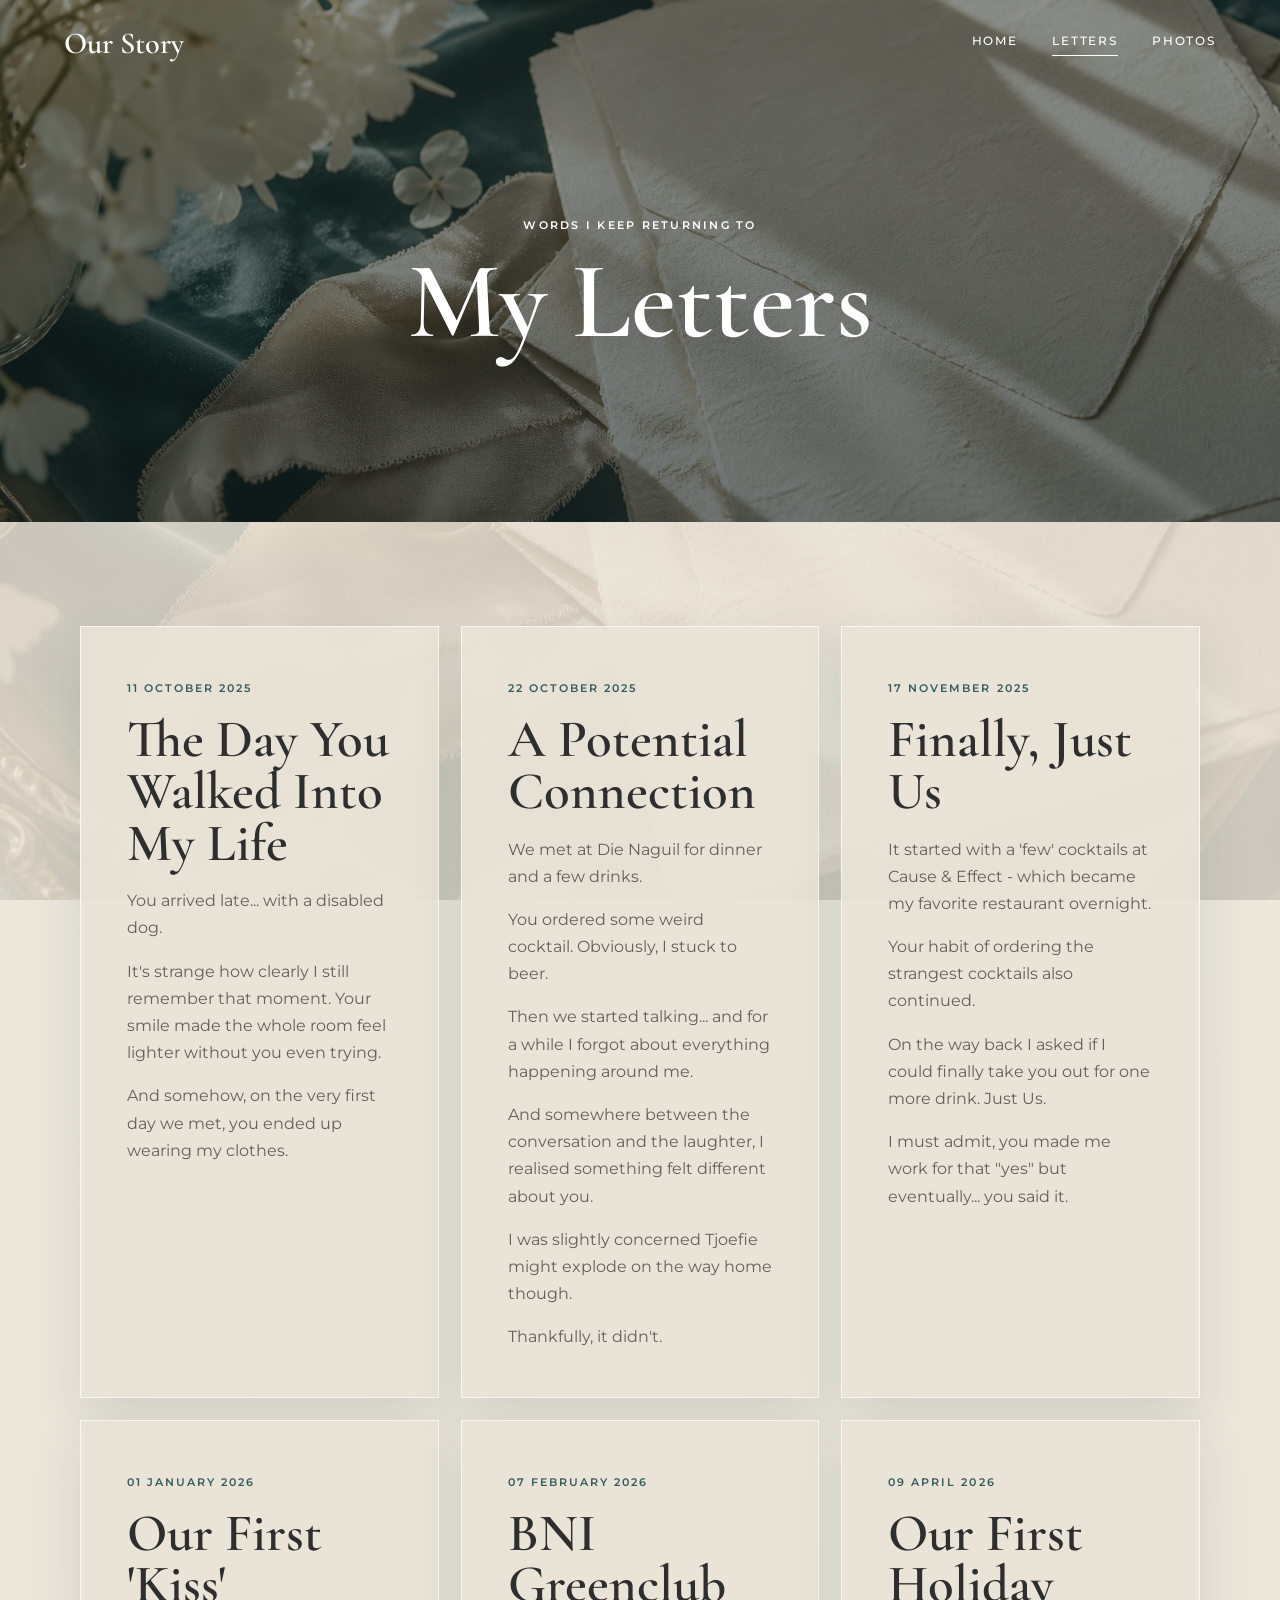
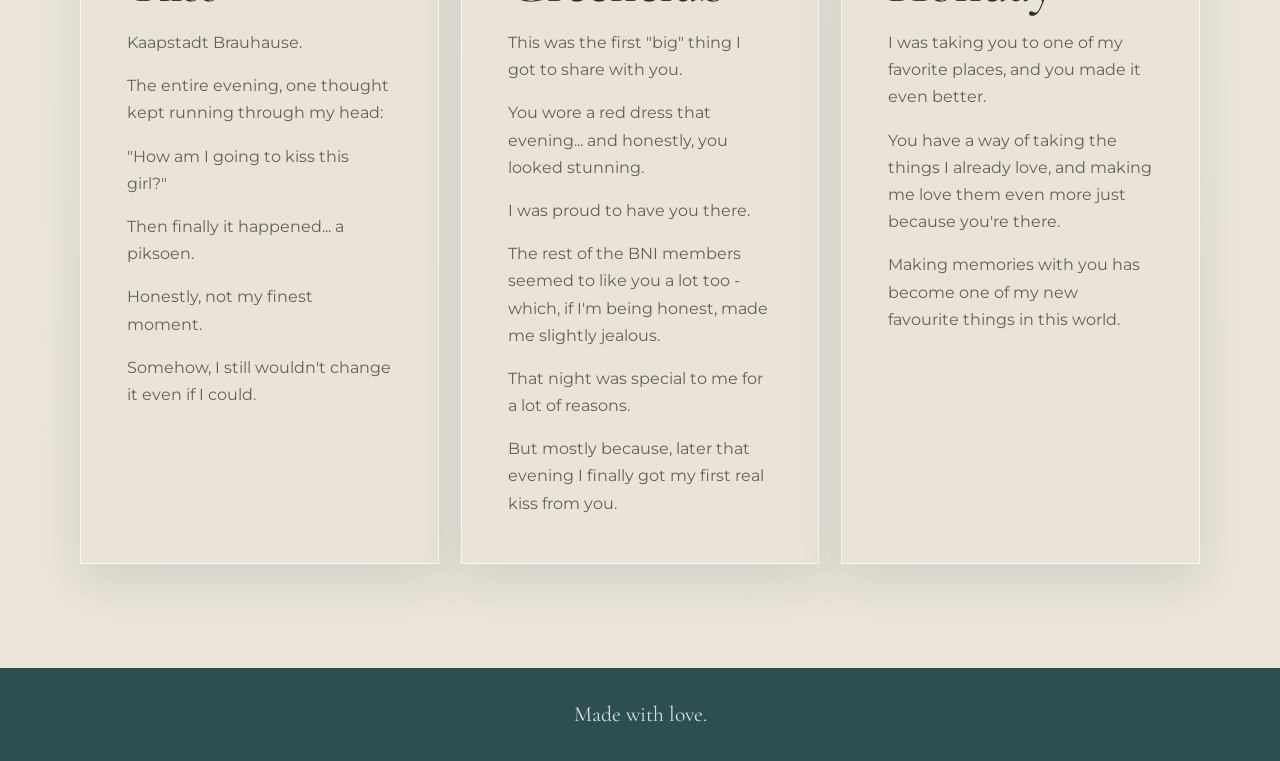
==== letters.html @ 0be99c2b "Load rest of code" ====
<!DOCTYPE html>
<html lang="en">
  <head>
    <meta charset="UTF-8" />
    <meta name="viewport" content="width=device-width, initial-scale=1.0" />
    <meta
      name="description"
      content="Personal romantic letters written with warmth, tenderness, and a luxury editorial aesthetic."
    />
    <title>My Letters</title>
    <link rel="preconnect" href="https://fonts.googleapis.com" />
    <link rel="preconnect" href="https://fonts.gstatic.com" crossorigin />
    <link
      href="https://fonts.googleapis.com/css2?family=Cormorant+Garamond:wght@500;600;700&family=Montserrat:wght@300;400;500;600&display=swap"
      rel="stylesheet"
    />
    <link rel="stylesheet" href="css/style.css" />
  </head>
  <body class="letters-page">
    <header class="site-header" data-header>
      <a class="brand" href="index.html" aria-label="Home">Our Story</a>
      <nav class="site-nav" aria-label="Primary navigation">
        <a href="index.html">Home</a>
        <a href="letters.html" aria-current="page">Letters</a>
        <a href="photo-library.html">Photos</a>
      </nav>
    </header>

    <main>
      <section class="letters-hero">
        <div class="letters-hero-overlay"></div>
        <div class="section-inner reveal-blur">
          <p class="eyebrow">Words I keep returning to</p>
          <h1>My Letters</h1>
        </div>
      </section>

      <section class="letters-section">
        <div class="section-inner">
          <div class="letters-grid" data-letters-list>
            <article class="letter-card reveal-up">
              <time datetime="2025-10-11">11 October 2025</time>
              <h2>The Day You Walked Into My Life</h2>
              <p>
                You arrived late... with a disabled dog.
              </p>
              <p>
                It's strange how clearly I still remember that moment. Your smile
                made the whole room feel lighter without you even trying.
              </p>
              <p>
                And somehow, on the very first day we met, you ended up wearing
                my clothes.
              </p>
            </article>

            <article class="letter-card reveal-up">
              <time datetime="2025-10-22">22 October 2025</time>
              <h2>A Potential Connection</h2>
              <p>
                We met at Die Naguil for dinner and a few drinks.
              </p>
              <p>
                You ordered some weird cocktail. Obviously, I stuck to beer.
              </p>
              <p>
                Then we started talking... and for a while I forgot about
                everything happening around me.
              </p>
              <p>
                And somewhere between the conversation and the laughter, I
                realised something felt different about you.
              </p>
              <p>
                I was slightly concerned Tjoefie might explode on the way home
                though.
              </p>
              <p>
                Thankfully, it didn't.
              </p>
            </article>

            <article class="letter-card reveal-up">
              <time datetime="2025-11-17">17 November 2025</time>
              <h2>Finally, Just Us</h2>
              <p>
                It started with a 'few' cocktails at Cause &amp; Effect - which
                became my favorite restaurant overnight.
              </p>
              <p>
                Your habit of ordering the strangest cocktails also continued.
              </p>
              <p>
                On the way back I asked if I could finally take you out for one
                more drink. Just Us.
              </p>
              <p>
                I must admit, you made me work for that "yes" but eventually...
                you said it.
              </p>
            </article>

            <article class="letter-card reveal-up">
              <time datetime="2026-01-01">01 January 2026</time>
              <h2>Our First 'Kiss'</h2>
              <p>
                Kaapstadt Brauhause.
              </p>
              <p>
                The entire evening, one thought kept running through my head:
              </p>
              <p>
                "How am I going to kiss this girl?"
              </p>
              <p>
                Then finally it happened... a piksoen.
              </p>
              <p>
                Honestly, not my finest moment.
              </p>
              <p>
                Somehow, I still wouldn't change it even if I could.
              </p>
            </article>

            <article class="letter-card reveal-up">
              <time datetime="2026-02-07">07 February 2026</time>
              <h2>BNI Greenclub</h2>
              <p>
                This was the first "big" thing I got to share with you.
              </p>
              <p>
                You wore a red dress that evening... and honestly, you looked
                stunning.
              </p>
              <p>
                I was proud to have you there.
              </p>
              <p>
                The rest of the BNI members seemed to like you a lot too - which,
                if I'm being honest, made me slightly jealous.
              </p>
              <p>
                That night was special to me for a lot of reasons.
              </p>
              <p>
                But mostly because, later that evening I finally got my first
                real kiss from you.
              </p>
            </article>

            <article class="letter-card reveal-up">
              <time datetime="2026-04-09">09 April 2026</time>
              <h2>Our First Holiday</h2>
              <p>
                I was taking you to one of my favorite places, and you made it
                even better.
              </p>
              <p>
                You have a way of taking the things I already love, and making
                me love them even more just because you're there.
              </p>
              <p>
                Making memories with you has become one of my new favourite
                things in this world.
              </p>
            </article>
          </div>
        </div>
      </section>
    </main>

    <div class="modal" data-letter-modal aria-hidden="true">
      <div class="modal-backdrop" data-close-letter></div>
      <section
        class="modal-panel"
        role="dialog"
        aria-modal="true"
        aria-labelledby="letter-modal-title"
      >
        <button class="modal-close" type="button" data-close-letter aria-label="Close">
          &times;
        </button>
        <p class="eyebrow">A new keepsake</p>
        <h2 id="letter-modal-title">Add A Letter</h2>
        <form class="letter-form" data-letter-form>
          <label>
            Date
            <input type="date" name="date" required />
          </label>
          <label>
            Title
            <input
              type="text"
              name="title"
              maxlength="80"
              required
              autocomplete="off"
            />
          </label>
          <label>
            Letter
            <textarea name="body" rows="5" maxlength="420" required></textarea>
          </label>
          <button class="button button-primary" type="submit">Save Letter</button>
        </form>
      </section>
    </div>

    <footer class="site-footer">
      <p>Made with love.</p>
    </footer>

    <script src="js/script.js"></script>
  </body>
</html>
---- css/style.css ----
:root {
  --dark-teal: #365b5d;
  --warm-cream: #eae3d7;
  --soft-beige: #dccfc0;
  --text-dark: #2e2e2e;
  --white: #ffffff;
  --ink-muted: rgba(46, 46, 46, 0.72);
  --shadow-soft: 0 24px 70px rgba(35, 47, 48, 0.18);
  --shadow-card: 0 18px 46px rgba(54, 91, 93, 0.14);
  --serif: "Cormorant Garamond", Georgia, serif;
  --sans: "Montserrat", Arial, sans-serif;
}

/* Base reset keeps spacing predictable across mobile browsers. */
*,
*::before,
*::after {
  box-sizing: border-box;
}

html {
  scroll-behavior: smooth;
}

body {
  margin: 0;
  background: var(--warm-cream);
  color: var(--text-dark);
  font-family: var(--sans);
  font-size: 16px;
  line-height: 1.7;
}

img {
  display: block;
  max-width: 100%;
}

a {
  color: inherit;
  text-decoration: none;
}

button,
input,
textarea {
  font: inherit;
}

.site-header {
  position: fixed;
  inset: 0 0 auto;
  z-index: 50;
  display: flex;
  align-items: center;
  justify-content: space-between;
  padding: 18px clamp(20px, 5vw, 72px);
  color: var(--white);
  transition: background 300ms ease, box-shadow 300ms ease, padding 300ms ease;
}

.site-header.is-scrolled {
  background: rgba(54, 91, 93, 0.92);
  box-shadow: 0 12px 40px rgba(15, 30, 31, 0.16);
  padding-block: 13px;
  backdrop-filter: blur(16px);
}

.brand {
  font-family: var(--serif);
  font-size: clamp(1.45rem, 4vw, 1.9rem);
  font-weight: 600;
}

.site-nav {
  display: flex;
  gap: clamp(18px, 4vw, 34px);
  align-items: center;
  font-size: 0.72rem;
  font-weight: 500;
  letter-spacing: 0.16em;
  text-transform: uppercase;
}

.site-nav a {
  position: relative;
  padding-bottom: 5px;
}

.site-nav a::after {
  position: absolute;
  right: 0;
  bottom: 0;
  left: 0;
  height: 1px;
  content: "";
  background: currentColor;
  transform: scaleX(0);
  transform-origin: left;
  transition: transform 240ms ease;
}

.site-nav a:hover::after,
.site-nav a[aria-current="page"]::after {
  transform: scaleX(1);
}

/* The hero uses the Blouberg beach photo as the emotional first impression. */
.hero,
.letters-hero {
  position: relative;
  display: grid;
  min-height: 100vh;
  min-height: 100svh;
  overflow: hidden;
  isolation: isolate;
  place-items: center;
  padding: 112px 20px 64px;
}

.hero-home {
  background: url("../images/home-background.jpg") center / cover no-repeat;
}

.hero-overlay,
.letters-hero-overlay {
  position: absolute;
  inset: 0;
  z-index: -1;
  background:
    linear-gradient(180deg, rgba(22, 34, 35, 0.48), rgba(22, 34, 35, 0.62)),
    radial-gradient(circle at center, rgba(234, 227, 215, 0.14), transparent 54%);
}

.hero-card {
  width: min(100%, 650px);
  padding: clamp(34px, 7vw, 64px) clamp(26px, 6vw, 62px);
  text-align: center;
  background: rgba(234, 227, 215, 0.9);
  border: 1px solid rgba(255, 255, 255, 0.56);
  box-shadow: var(--shadow-soft);
  backdrop-filter: blur(18px);
}

.eyebrow {
  margin: 0 0 13px;
  color: var(--dark-teal);
  font-size: 0.7rem;
  font-weight: 600;
  letter-spacing: 0.2em;
  text-transform: uppercase;
}

h1,
h2 {
  margin: 0;
  color: var(--text-dark);
  font-family: var(--serif);
  font-weight: 600;
  line-height: 0.98;
}

h1 {
  font-size: clamp(3.1rem, 11vw, 6.8rem);
}

h2 {
  font-size: clamp(2.6rem, 8vw, 5rem);
}

.hero-card h1 span {
  display: block;
}

.hero-subtitle {
  max-width: 430px;
  margin: 24px auto 0;
  color: var(--ink-muted);
  font-size: clamp(0.95rem, 2.8vw, 1.08rem);
  font-weight: 300;
}

.divider {
  display: block;
  width: 86px;
  height: 1px;
  margin: 32px auto;
  background: var(--dark-teal);
  opacity: 0.55;
}

.button {
  display: inline-flex;
  min-height: 48px;
  align-items: center;
  justify-content: center;
  padding: 14px 24px;
  border: 1px solid transparent;
  cursor: pointer;
  font-size: 0.72rem;
  font-weight: 600;
  letter-spacing: 0.16em;
  text-transform: uppercase;
  transition: transform 220ms ease, background 220ms ease, color 220ms ease,
    border-color 220ms ease, box-shadow 220ms ease;
}

.button:hover {
  transform: translateY(-2px);
}

.button-primary {
  color: var(--white);
  background: var(--dark-teal);
  box-shadow: 0 14px 34px rgba(54, 91, 93, 0.2);
}

.button-primary:hover {
  background: #28484a;
}

.button-secondary {
  color: var(--dark-teal);
  background: transparent;
  border-color: rgba(54, 91, 93, 0.34);
}

.button-secondary:hover {
  background: var(--dark-teal);
  color: var(--white);
}

.button-ghost {
  color: var(--dark-teal);
  background: rgba(255, 255, 255, 0.26);
  border-color: rgba(54, 91, 93, 0.18);
}

.button-ghost:hover {
  background: rgba(255, 255, 255, 0.52);
}

.hero-actions {
  display: flex;
  flex-wrap: wrap;
  gap: 12px;
  justify-content: center;
}

.section-inner {
  width: min(100% - 40px, 1120px);
  margin: 0 auto;
}

.section-inner.narrow {
  width: min(100% - 40px, 770px);
}

.counter-section {
  padding: clamp(76px, 12vw, 132px) 0;
  background:
    linear-gradient(135deg, rgba(255, 255, 255, 0.42), transparent 44%),
    var(--warm-cream);
  text-align: center;
}

/* Fixed grid dimensions prevent the live numbers from shifting the layout. */
.counter-grid {
  display: grid;
  grid-template-columns: repeat(2, minmax(0, 1fr));
  gap: 14px;
  margin-top: clamp(34px, 6vw, 58px);
}

.counter-item {
  min-height: 136px;
  display: grid;
  align-content: center;
  gap: 7px;
  padding: 22px 12px;
  background: rgba(255, 255, 255, 0.48);
  border: 1px solid rgba(54, 91, 93, 0.12);
  box-shadow: var(--shadow-card);
}

.counter-item span {
  color: var(--dark-teal);
  font-family: var(--serif);
  font-size: clamp(3rem, 12vw, 5rem);
  font-weight: 600;
  line-height: 0.9;
}

.counter-item small {
  color: var(--ink-muted);
  font-size: 0.68rem;
  font-weight: 600;
  letter-spacing: 0.2em;
  text-transform: uppercase;
}

.vow-section {
  padding: clamp(80px, 12vw, 140px) 0;
  background: var(--dark-teal);
}

.vow-section p {
  margin: 0;
  color: var(--warm-cream);
  font-family: var(--serif);
  font-size: clamp(2rem, 6vw, 4rem);
  line-height: 1.08;
  text-align: center;
}

.letters-page {
  background:
    linear-gradient(rgba(234, 227, 215, 0.84), rgba(234, 227, 215, 0.94)),
    url("../images/background.jpg") center top / cover fixed;
}

.letters-hero {
  min-height: 58vh;
  color: var(--white);
  background: url("../images/background.jpg") center / cover no-repeat;
  text-align: center;
}

.photo-hero {
  background: url("../images/photos-background.jpg") center / cover no-repeat;
}

.letters-hero h1,
.letters-hero .eyebrow {
  color: var(--white);
}

/* Letter cards keep the editorial layout quiet, tactile, and readable. */
.letters-section {
  padding: clamp(54px, 10vw, 104px) 0;
}

.letters-actions {
  display: grid;
  gap: 24px;
  align-items: center;
  margin-bottom: 34px;
}

.letters-actions p {
  max-width: 640px;
  margin: 0;
  color: var(--ink-muted);
}

.letters-grid {
  display: grid;
  gap: 22px;
}

.letter-card {
  padding: clamp(28px, 6vw, 46px);
  background: rgba(234, 227, 215, 0.92);
  border: 1px solid rgba(255, 255, 255, 0.7);
  box-shadow: var(--shadow-card);
  transition: transform 260ms ease, box-shadow 260ms ease;
}

.letter-card:hover {
  transform: translateY(-6px);
  box-shadow: 0 26px 60px rgba(54, 91, 93, 0.2);
}

.letter-card time {
  display: inline-block;
  margin-bottom: 16px;
  color: var(--dark-teal);
  font-size: 0.7rem;
  font-weight: 600;
  letter-spacing: 0.18em;
  text-transform: uppercase;
}

.letter-card h2 {
  margin-bottom: 18px;
  font-size: clamp(2rem, 6vw, 3.3rem);
}

.letter-card p {
  margin: 0;
  color: var(--ink-muted);
}

.letter-card p + p {
  margin-top: 16px;
}

.photo-page {
  background: var(--warm-cream);
}

.photo-section {
  padding: clamp(54px, 10vw, 104px) 0;
}

.photo-intro {
  display: grid;
  gap: 24px;
  align-items: end;
  margin-bottom: 28px;
}

.photo-intro h2 {
  margin-bottom: 18px;
}

.photo-intro p:not(.eyebrow) {
  max-width: 620px;
  margin: 0;
  color: var(--ink-muted);
}

.upload-button input {
  position: absolute;
  width: 1px;
  height: 1px;
  opacity: 0;
  pointer-events: none;
}

.drop-zone {
  display: grid;
  min-height: 178px;
  align-content: center;
  gap: 8px;
  margin-bottom: 22px;
  padding: 28px;
  border: 1px dashed rgba(54, 91, 93, 0.34);
  background: rgba(255, 255, 255, 0.42);
  text-align: center;
  transition: background 220ms ease, border-color 220ms ease, transform 220ms ease;
}

.drop-zone.is-dragging {
  background: rgba(255, 255, 255, 0.72);
  border-color: var(--dark-teal);
  transform: translateY(-2px);
}

.drop-zone p {
  margin: 0;
  color: var(--dark-teal);
  font-family: var(--serif);
  font-size: clamp(1.9rem, 6vw, 3.2rem);
  line-height: 1;
}

.drop-zone span {
  color: var(--ink-muted);
  font-size: 0.78rem;
  font-weight: 500;
  letter-spacing: 0.12em;
  text-transform: uppercase;
}

.library-toolbar {
  display: flex;
  flex-wrap: wrap;
  gap: 14px;
  align-items: center;
  justify-content: space-between;
  margin-bottom: 24px;
}

.library-toolbar p {
  margin: 0;
  color: var(--dark-teal);
  font-size: 0.74rem;
  font-weight: 600;
  letter-spacing: 0.16em;
  text-transform: uppercase;
}

.photo-grid {
  display: grid;
  grid-template-columns: repeat(2, minmax(0, 1fr));
  gap: 14px;
}

.photo-card {
  position: relative;
  overflow: hidden;
  min-height: 220px;
  background: var(--soft-beige);
  box-shadow: var(--shadow-card);
  isolation: isolate;
}

.photo-card img {
  width: 100%;
  height: 100%;
  aspect-ratio: 3 / 4;
  object-fit: cover;
  transition: transform 520ms ease, filter 520ms ease;
}

.photo-card:hover img {
  filter: saturate(0.94) contrast(1.04);
  transform: scale(1.04);
}

.photo-card figcaption {
  position: absolute;
  right: 0;
  bottom: 0;
  left: 0;
  display: flex;
  gap: 12px;
  align-items: center;
  justify-content: space-between;
  padding: 14px;
  color: var(--white);
  background: linear-gradient(180deg, transparent, rgba(18, 29, 30, 0.78));
}

.photo-card span {
  overflow: hidden;
  font-size: 0.68rem;
  font-weight: 600;
  letter-spacing: 0.1em;
  text-overflow: ellipsis;
  text-transform: uppercase;
  white-space: nowrap;
}

.photo-remove {
  flex: 0 0 auto;
  width: 34px;
  height: 34px;
  border: 1px solid rgba(255, 255, 255, 0.45);
  border-radius: 50%;
  background: rgba(255, 255, 255, 0.16);
  color: var(--white);
  cursor: pointer;
  font-size: 1.3rem;
  line-height: 1;
}

.empty-library {
  display: none;
  margin-top: 24px;
  padding: 36px;
  background: rgba(255, 255, 255, 0.4);
  color: var(--ink-muted);
  text-align: center;
}

.empty-library.is-visible-empty {
  display: block;
}

.empty-library p {
  margin: 0;
  font-family: var(--serif);
  font-size: clamp(1.8rem, 6vw, 3rem);
  line-height: 1.1;
}

.featured-memory {
  position: relative;
  min-height: clamp(430px, 70vh, 720px);
  overflow: hidden;
  display: grid;
  align-items: end;
  margin-bottom: clamp(54px, 8vw, 92px);
  background: rgba(255, 255, 255, 0.42);
  box-shadow: var(--shadow-soft);
  isolation: isolate;
}

.featured-memory-image {
  position: absolute;
  inset: 0;
  z-index: -2;
  width: 100%;
  height: 100%;
  object-fit: cover;
}

.featured-memory::after {
  position: absolute;
  inset: 0;
  z-index: -1;
  content: "";
  background: linear-gradient(180deg, transparent 34%, rgba(18, 29, 30, 0.74));
}

.featured-memory-content {
  width: min(100%, 760px);
  padding: clamp(28px, 6vw, 60px);
}

.featured-memory-content .eyebrow,
.featured-memory-content h2 {
  color: var(--white);
}

.memory-empty {
  display: grid;
  min-height: 260px;
  place-items: center;
  padding: 32px;
  text-align: center;
}

.memory-empty p {
  max-width: 580px;
  margin: 0;
  color: var(--ink-muted);
  font-family: var(--serif);
  font-size: clamp(2rem, 7vw, 4rem);
  line-height: 1.08;
}

.memory-gallery-header {
  margin-bottom: 30px;
}

.memory-grid {
  display: grid;
  grid-template-columns: repeat(2, minmax(0, 1fr));
  gap: 14px;
}

.memory-card {
  position: relative;
  overflow: hidden;
  min-height: 220px;
  margin: 0;
  background: var(--soft-beige);
  box-shadow: var(--shadow-card);
}

.memory-card img {
  width: 100%;
  height: 100%;
  aspect-ratio: 3 / 4;
  object-fit: cover;
  transition: transform 520ms ease, filter 520ms ease;
}

.memory-card:hover img {
  filter: saturate(0.95) contrast(1.04);
  transform: scale(1.04);
}

.memory-card figcaption {
  position: absolute;
  right: 0;
  bottom: 0;
  left: 0;
  padding: 16px;
  color: var(--white);
  background: linear-gradient(180deg, transparent, rgba(18, 29, 30, 0.78));
  font-size: 0.72rem;
  font-weight: 600;
  letter-spacing: 0.12em;
  text-transform: uppercase;
}

.modal {
  position: fixed;
  inset: 0;
  z-index: 80;
  display: grid;
  place-items: center;
  padding: 20px;
  opacity: 0;
  pointer-events: none;
  transition: opacity 240ms ease;
}

.modal.is-open {
  opacity: 1;
  pointer-events: auto;
}

.modal-backdrop {
  position: absolute;
  inset: 0;
  background: rgba(24, 35, 36, 0.56);
  backdrop-filter: blur(10px);
}

.modal-panel {
  position: relative;
  z-index: 1;
  width: min(100%, 560px);
  max-height: calc(100vh - 40px);
  overflow: auto;
  padding: clamp(28px, 6vw, 44px);
  background: var(--warm-cream);
  box-shadow: 0 28px 90px rgba(15, 30, 31, 0.32);
}

.modal-panel h2 {
  margin-bottom: 24px;
  font-size: clamp(2.3rem, 7vw, 4rem);
}

.modal-close {
  position: absolute;
  top: 14px;
  right: 16px;
  width: 42px;
  height: 42px;
  border: 0;
  background: transparent;
  color: var(--dark-teal);
  cursor: pointer;
  font-size: 2rem;
  line-height: 1;
}

.letter-form {
  display: grid;
  gap: 18px;
}

.letter-form label {
  display: grid;
  gap: 8px;
  color: var(--dark-teal);
  font-size: 0.72rem;
  font-weight: 600;
  letter-spacing: 0.14em;
  text-transform: uppercase;
}

.letter-form input,
.letter-form textarea {
  width: 100%;
  border: 1px solid rgba(54, 91, 93, 0.2);
  padding: 13px 14px;
  background: rgba(255, 255, 255, 0.58);
  color: var(--text-dark);
  outline: 0;
  resize: vertical;
  transition: border-color 180ms ease, box-shadow 180ms ease;
}

.letter-form input:focus,
.letter-form textarea:focus {
  border-color: var(--dark-teal);
  box-shadow: 0 0 0 3px rgba(54, 91, 93, 0.1);
}

.site-footer {
  padding: 28px 20px;
  background: #2d4f51;
  color: rgba(255, 255, 255, 0.82);
  text-align: center;
}

.site-footer p {
  margin: 0;
  font-family: var(--serif);
  font-size: 1.35rem;
}

/* Shared reveal states are activated by IntersectionObserver in script.js. */
.reveal-up,
.reveal-fade,
.reveal-blur {
  opacity: 0;
  transition: opacity 900ms ease, transform 900ms ease, filter 900ms ease;
}

.reveal-up {
  transform: translateY(28px);
}

.reveal-blur {
  filter: blur(12px);
  transform: translateY(12px);
}

.reveal-fade {
  transform: translateY(10px);
}

.is-visible {
  opacity: 1;
  filter: blur(0);
  transform: translateY(0);
}

@media (min-width: 720px) {
  .counter-grid {
    grid-template-columns: repeat(4, minmax(0, 1fr));
  }

  .letters-actions {
    grid-template-columns: 1fr auto;
  }

  .photo-intro {
    grid-template-columns: 1fr auto;
  }

  .letters-grid {
    grid-template-columns: repeat(3, minmax(0, 1fr));
  }

  .photo-grid {
    grid-template-columns: repeat(3, minmax(0, 1fr));
  }

  .memory-grid {
    grid-template-columns: repeat(3, minmax(0, 1fr));
  }
}

@media (max-width: 680px) {
  body {
    font-size: 15px;
  }

  .site-header {
    background: rgba(54, 91, 93, 0.86);
    box-shadow: 0 12px 34px rgba(15, 30, 31, 0.14);
    backdrop-filter: blur(14px);
  }

  .brand {
    font-size: 1.42rem;
  }

  .site-nav {
    gap: 18px;
    flex-wrap: wrap;
    justify-content: flex-start;
    font-size: 0.64rem;
    letter-spacing: 0.08em;
  }

  .hero,
  .letters-hero {
    padding-right: 16px;
    padding-left: 16px;
  }

  .hero-card {
    width: calc(100vw - 64px);
    max-width: calc(100vw - 64px);
    padding: 32px 22px;
  }

  h1 {
    font-size: clamp(2.2rem, 11vw, 3.8rem);
    line-height: 1;
    overflow-wrap: anywhere;
  }

  h2 {
    font-size: clamp(2.25rem, 11vw, 3.4rem);
  }

  .hero-subtitle {
    max-width: 100%;
    margin-top: 18px;
  }

  .divider {
    margin: 26px auto;
  }

  .button {
    min-height: 52px;
    padding: 14px 18px;
    letter-spacing: 0.12em;
  }

  .section-inner,
  .section-inner.narrow {
    width: min(100% - 32px, 1120px);
  }

  .counter-section,
  .letters-section,
  .photo-section {
    padding: 58px 0;
  }

  .counter-grid {
    gap: 10px;
  }

  .counter-item {
    min-height: 118px;
    padding: 18px 8px;
  }

  .counter-item span {
    font-size: clamp(2.55rem, 14vw, 4rem);
  }

  .vow-section {
    padding: 68px 0;
  }

  .vow-section p {
    font-size: clamp(1.85rem, 9vw, 3rem);
  }

  .letters-page {
    background-attachment: scroll;
  }

  .letters-hero {
    min-height: 46vh;
    min-height: 46svh;
  }

  .letter-card,
  .modal-panel {
    padding: 26px 22px;
  }

  .photo-intro,
  .letters-actions {
    gap: 18px;
  }

  .drop-zone {
    min-height: 150px;
    padding: 24px 18px;
  }

  .library-toolbar {
    align-items: stretch;
    flex-direction: column;
  }

  .featured-memory {
    min-height: 410px;
  }

  .memory-grid {
    grid-template-columns: 1fr;
  }
}

@media (max-width: 520px) {
  .site-header {
    align-items: flex-start;
    gap: 10px;
    flex-direction: column;
  }

  .site-nav {
    width: 100%;
    gap: 12px;
    font-size: 0.66rem;
  }

  .hero,
  .letters-hero {
    padding-top: 134px;
  }

  .hero-actions .button {
    width: 100%;
  }
}

@media (max-width: 390px) {
  .site-header {
    padding: 14px 16px;
  }

  .site-nav {
    font-size: 0.6rem;
    letter-spacing: 0.04em;
  }

  .hero-card {
    width: calc(100vw - 48px);
    max-width: calc(100vw - 48px);
    padding: 28px 18px;
  }

  h1 {
    font-size: clamp(2.05rem, 10.5vw, 3rem);
  }

  .counter-grid,
  .photo-grid {
    grid-template-columns: 1fr;
  }
}

@media (prefers-reduced-motion: reduce) {
  *,
  *::before,
  *::after {
    scroll-behavior: auto !important;
    transition-duration: 1ms !important;
    animation-duration: 1ms !important;
    animation-iteration-count: 1 !important;
  }

  .reveal-up,
  .reveal-fade,
  .reveal-blur {
    opacity: 1;
    filter: none;
    transform: none;
  }
}
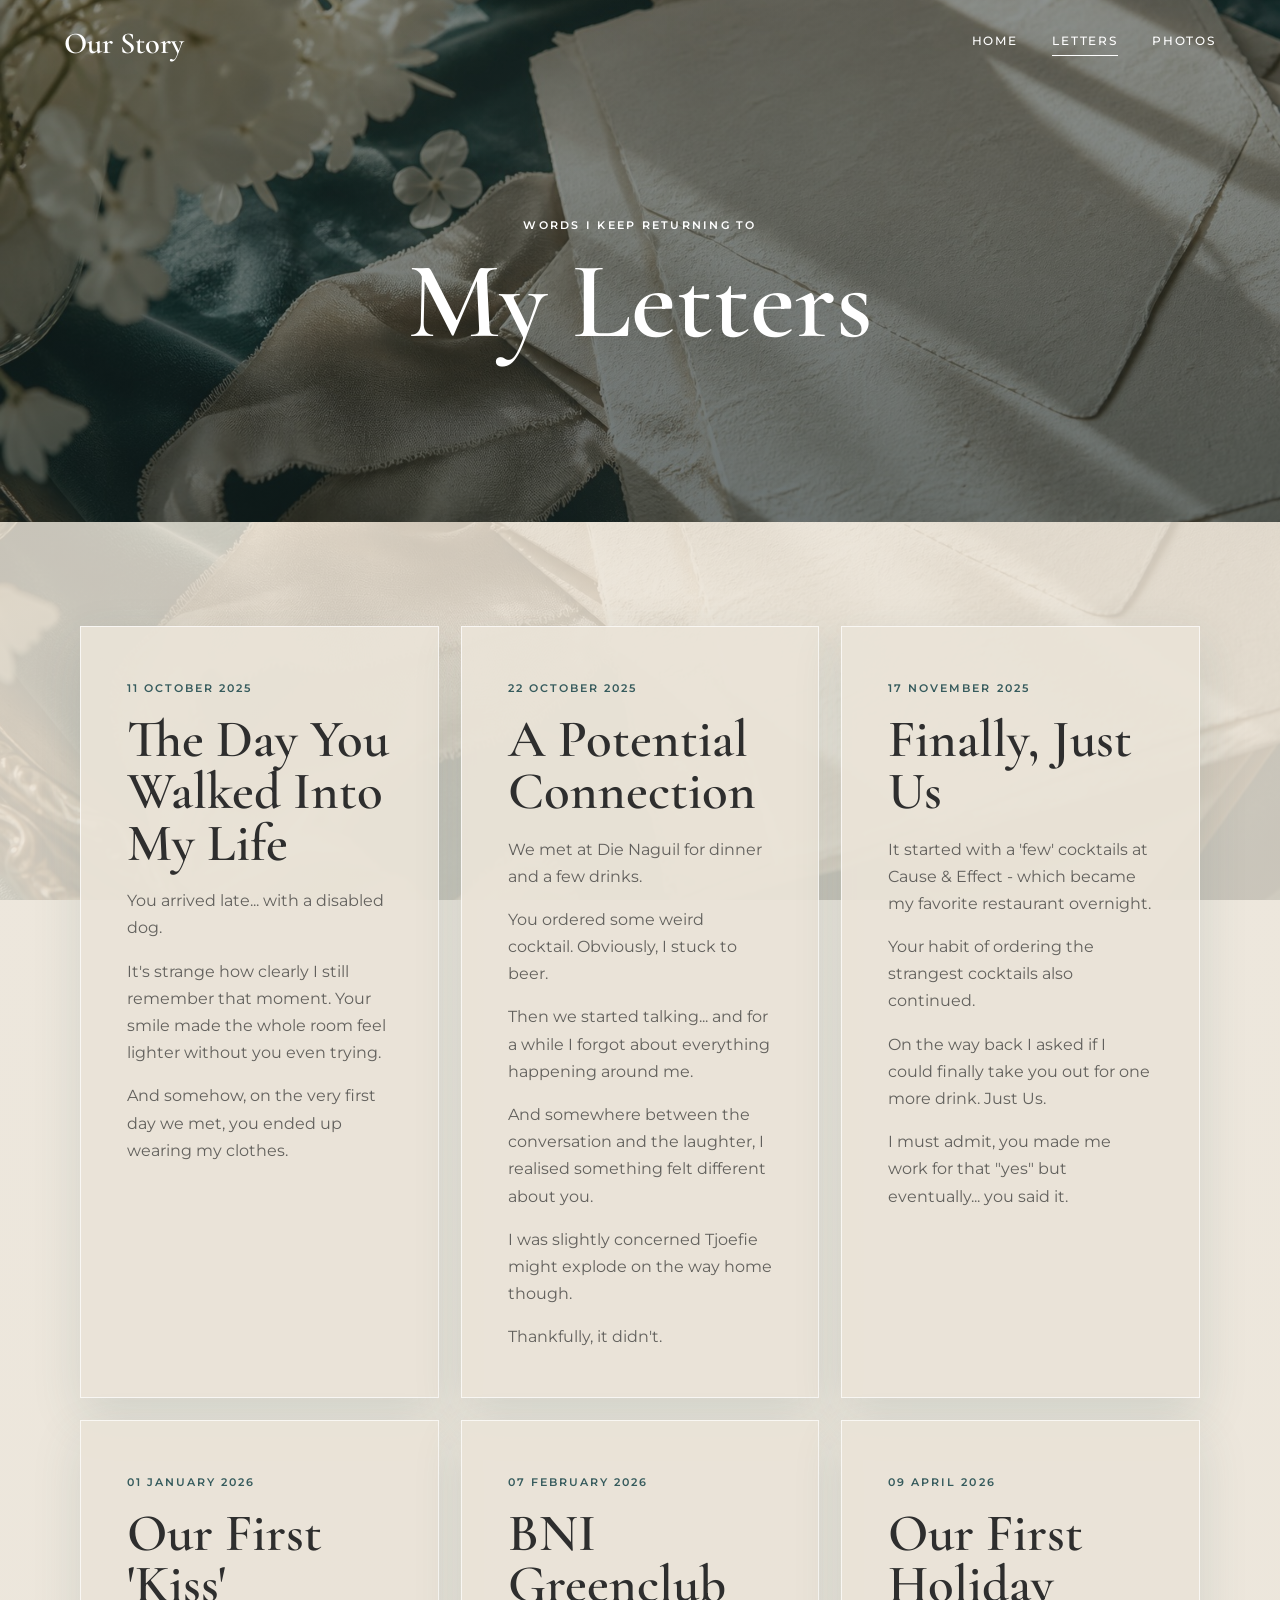
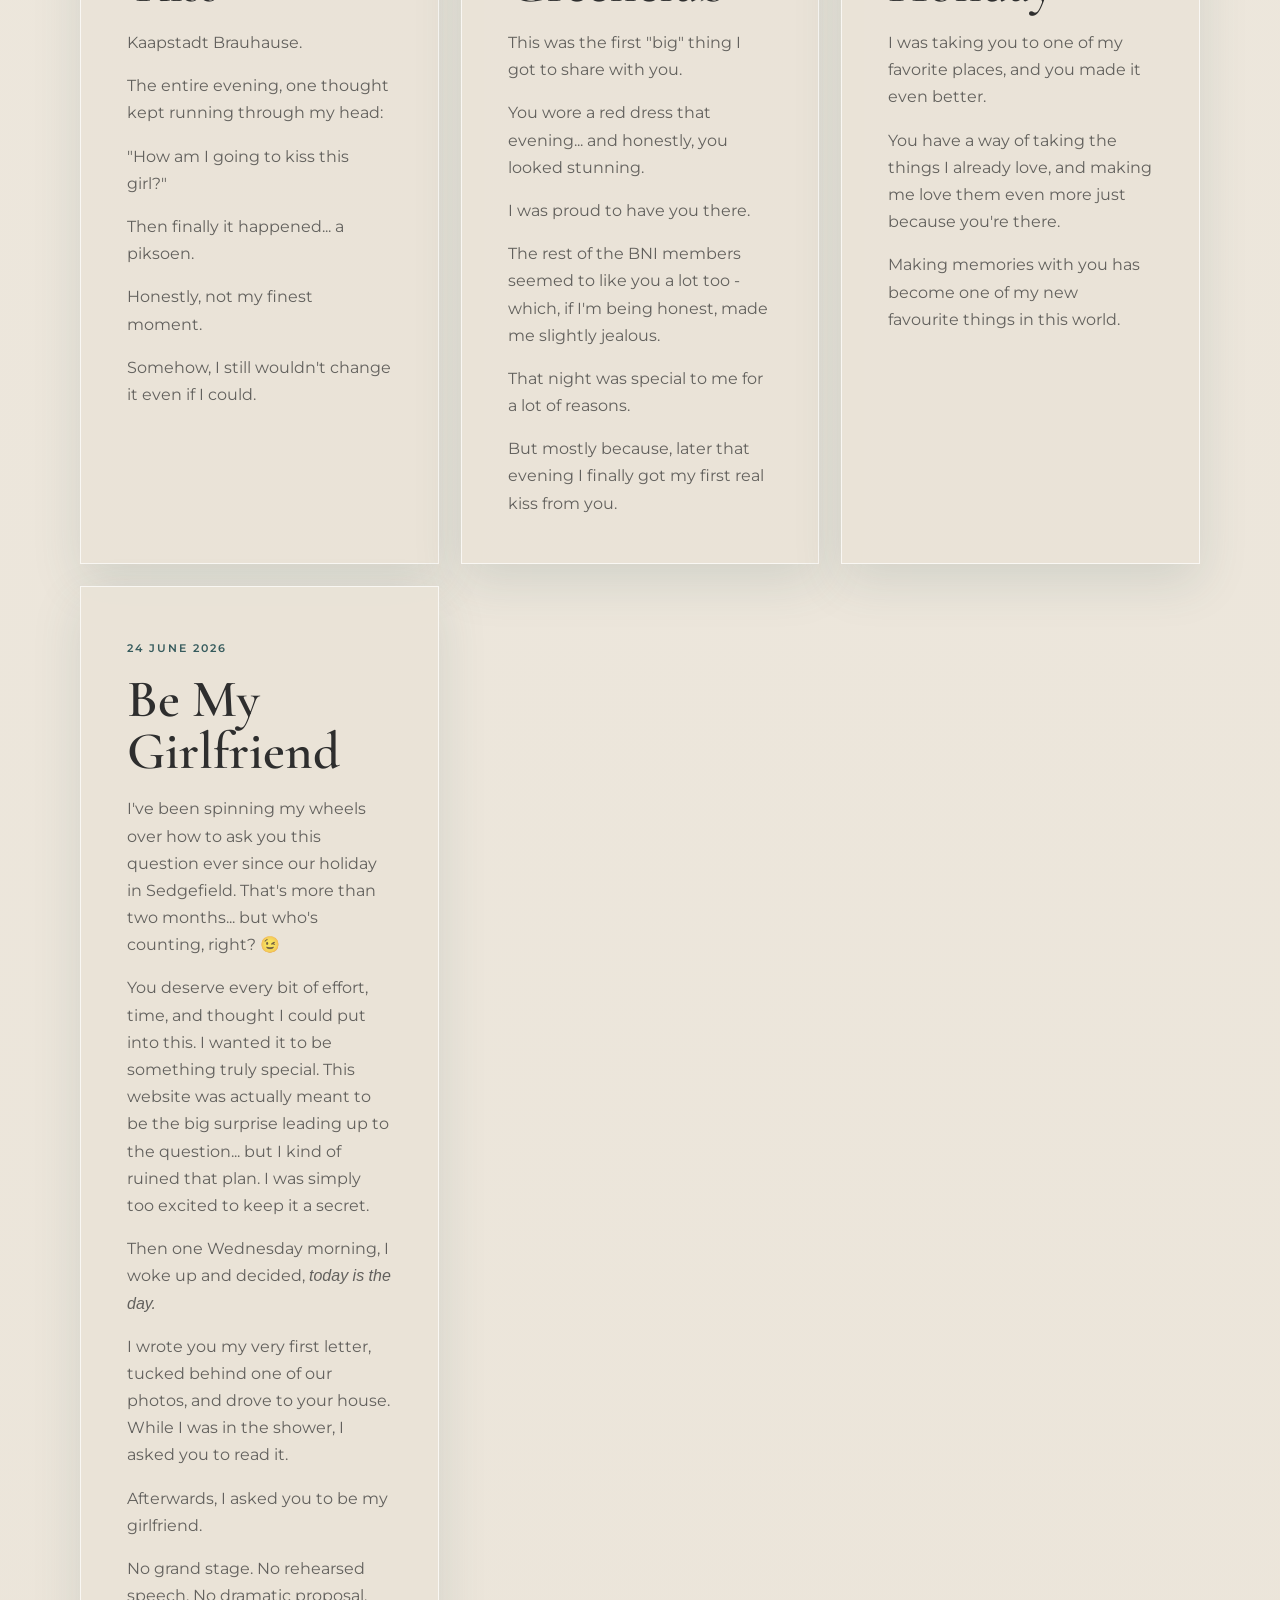
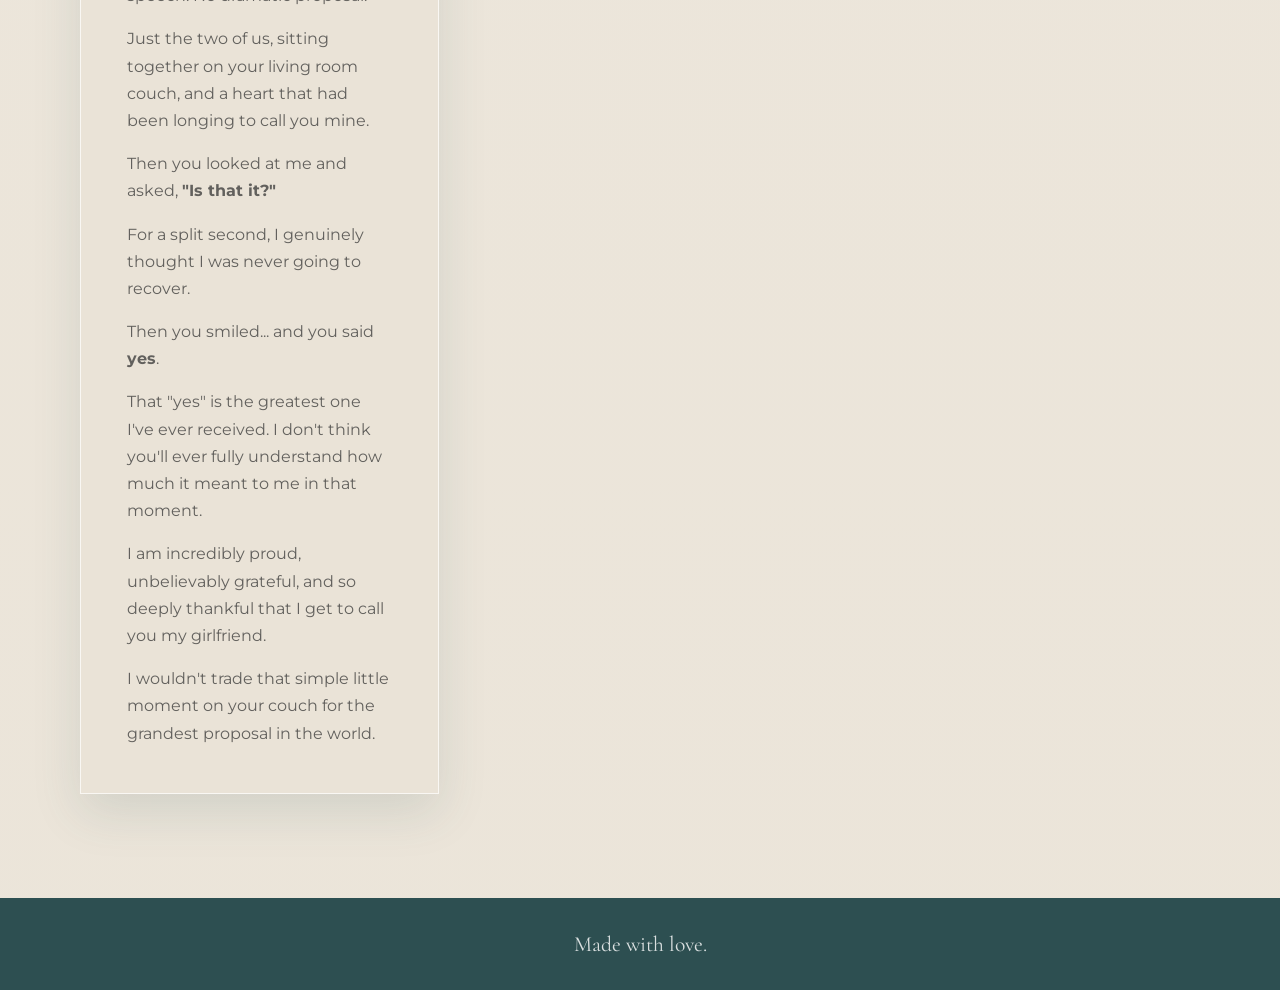
==== commit 430640e4: "Adding a 7th letter" ====
--- a/letters.html
+++ b/letters.html
@@ -163,6 +163,63 @@
               <p>
                 Making memories with you has become one of my new favourite
                 things in this world.
+              </p>
+            </article>
+
+                        <article class="letter-card reveal-up">
+              <time datetime="2026-06-24">24 June 2026</time>
+              <h2>Be My Girlfriend</h2>
+
+              <p>
+                I've been spinning my wheels over how to ask you this question ever since our holiday in Sedgefield. That's more than two months... but who's counting, right? 😉
+              </p>
+
+              <p>
+                You deserve every bit of effort, time, and thought I could put into this. I wanted it to be something truly special. This website was actually meant to be the big surprise leading up to the question... but I kind of ruined that plan. I was simply too excited to keep it a secret.
+              </p>
+
+              <p>
+                Then one Wednesday morning, I woke up and decided, <em>today is the day.</em>
+              </p>
+
+              <p>
+                I wrote you my very first letter, tucked behind one of our photos, and drove to your house. While I was in the shower, I asked you to read it.
+              </p>
+
+              <p>
+                Afterwards, I asked you to be my girlfriend.
+              </p>
+
+              <p>
+                No grand stage. No rehearsed speech. No dramatic proposal.
+              </p>
+
+              <p>
+                Just the two of us, sitting together on your living room couch, and a heart that had been longing to call you mine.
+              </p>
+
+              <p>
+                Then you looked at me and asked, <strong>"Is that it?"</strong>
+              </p>
+
+              <p>
+                For a split second, I genuinely thought I was never going to recover.
+              </p>
+
+              <p>
+                Then you smiled... and you said <strong>yes</strong>.
+              </p>
+
+              <p>
+                That "yes" is the greatest one I've ever received. I don't think you'll ever fully understand how much it meant to me in that moment.
+              </p>
+
+              <p>
+                I am incredibly proud, unbelievably grateful, and so deeply thankful that I get to call you my girlfriend.
+              </p>
+
+              <p>
+                I wouldn't trade that simple little moment on your couch for the grandest proposal in the world.
               </p>
             </article>
           </div>
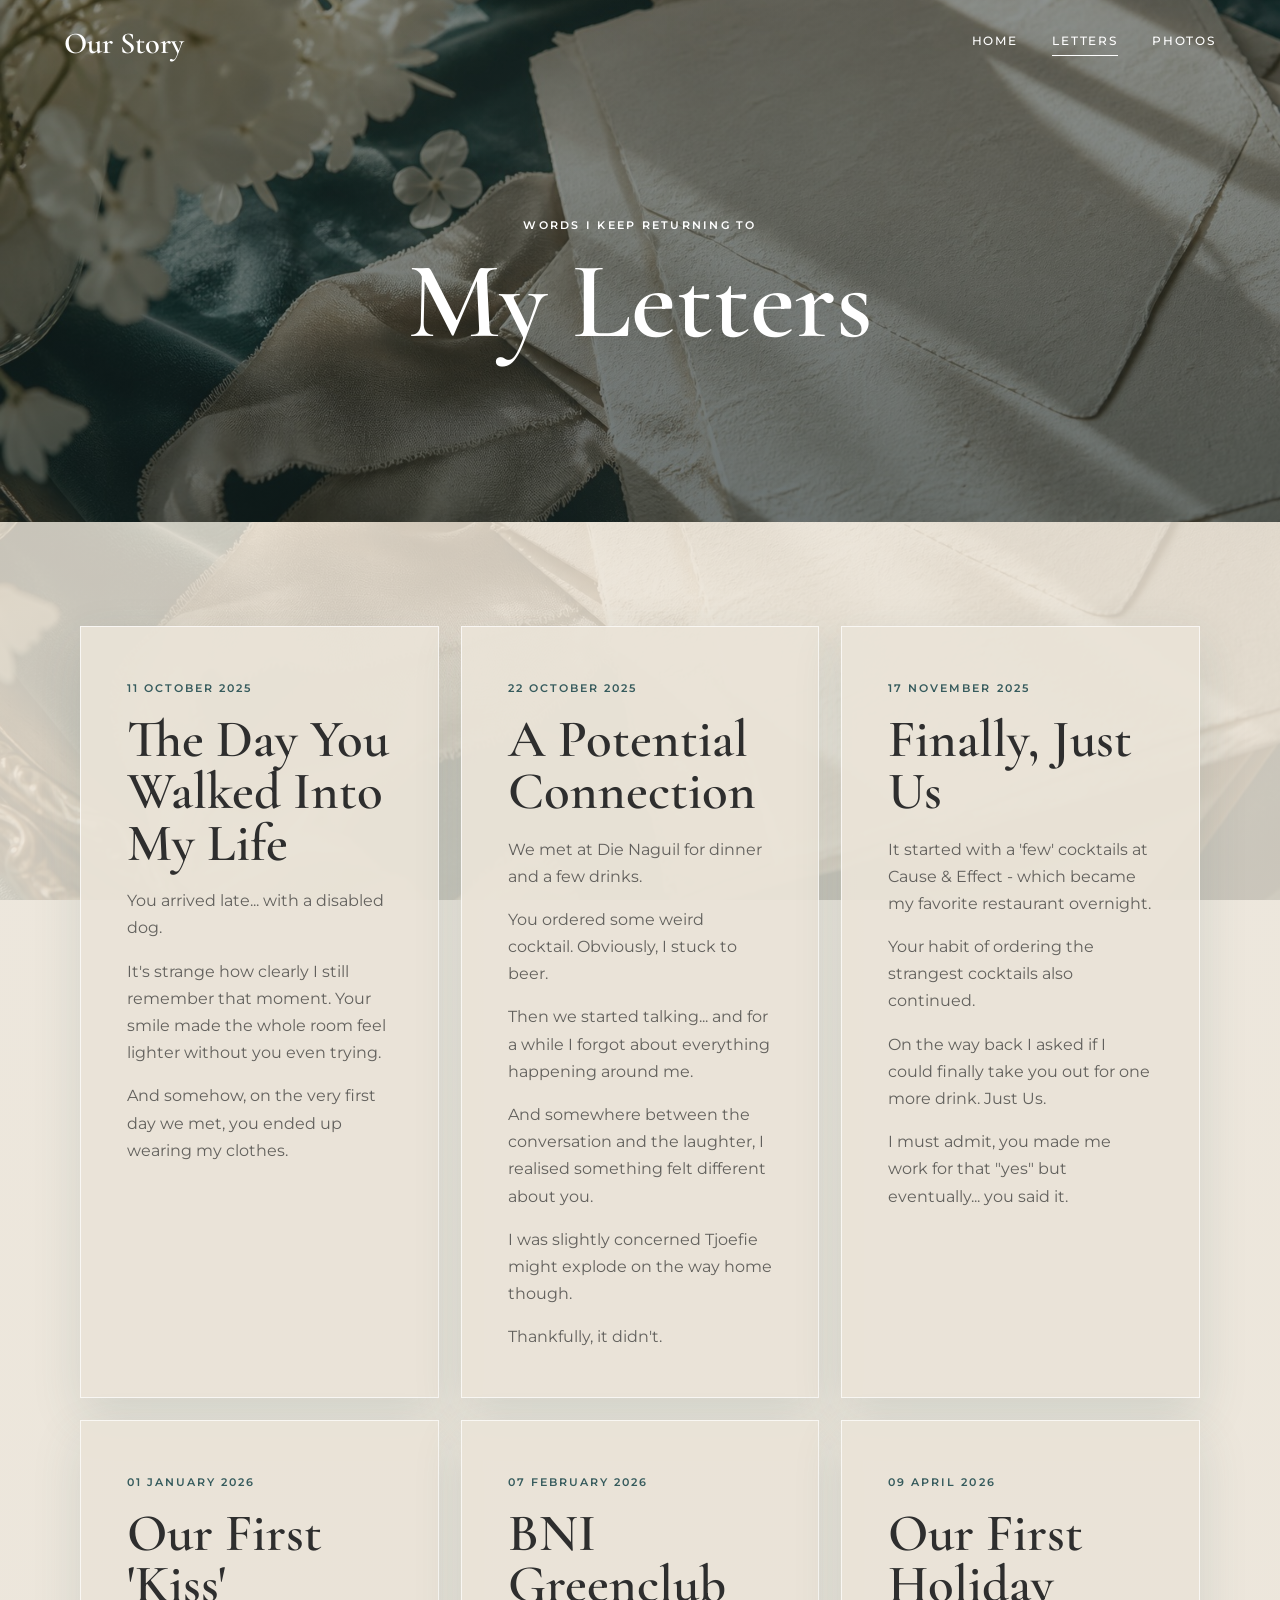
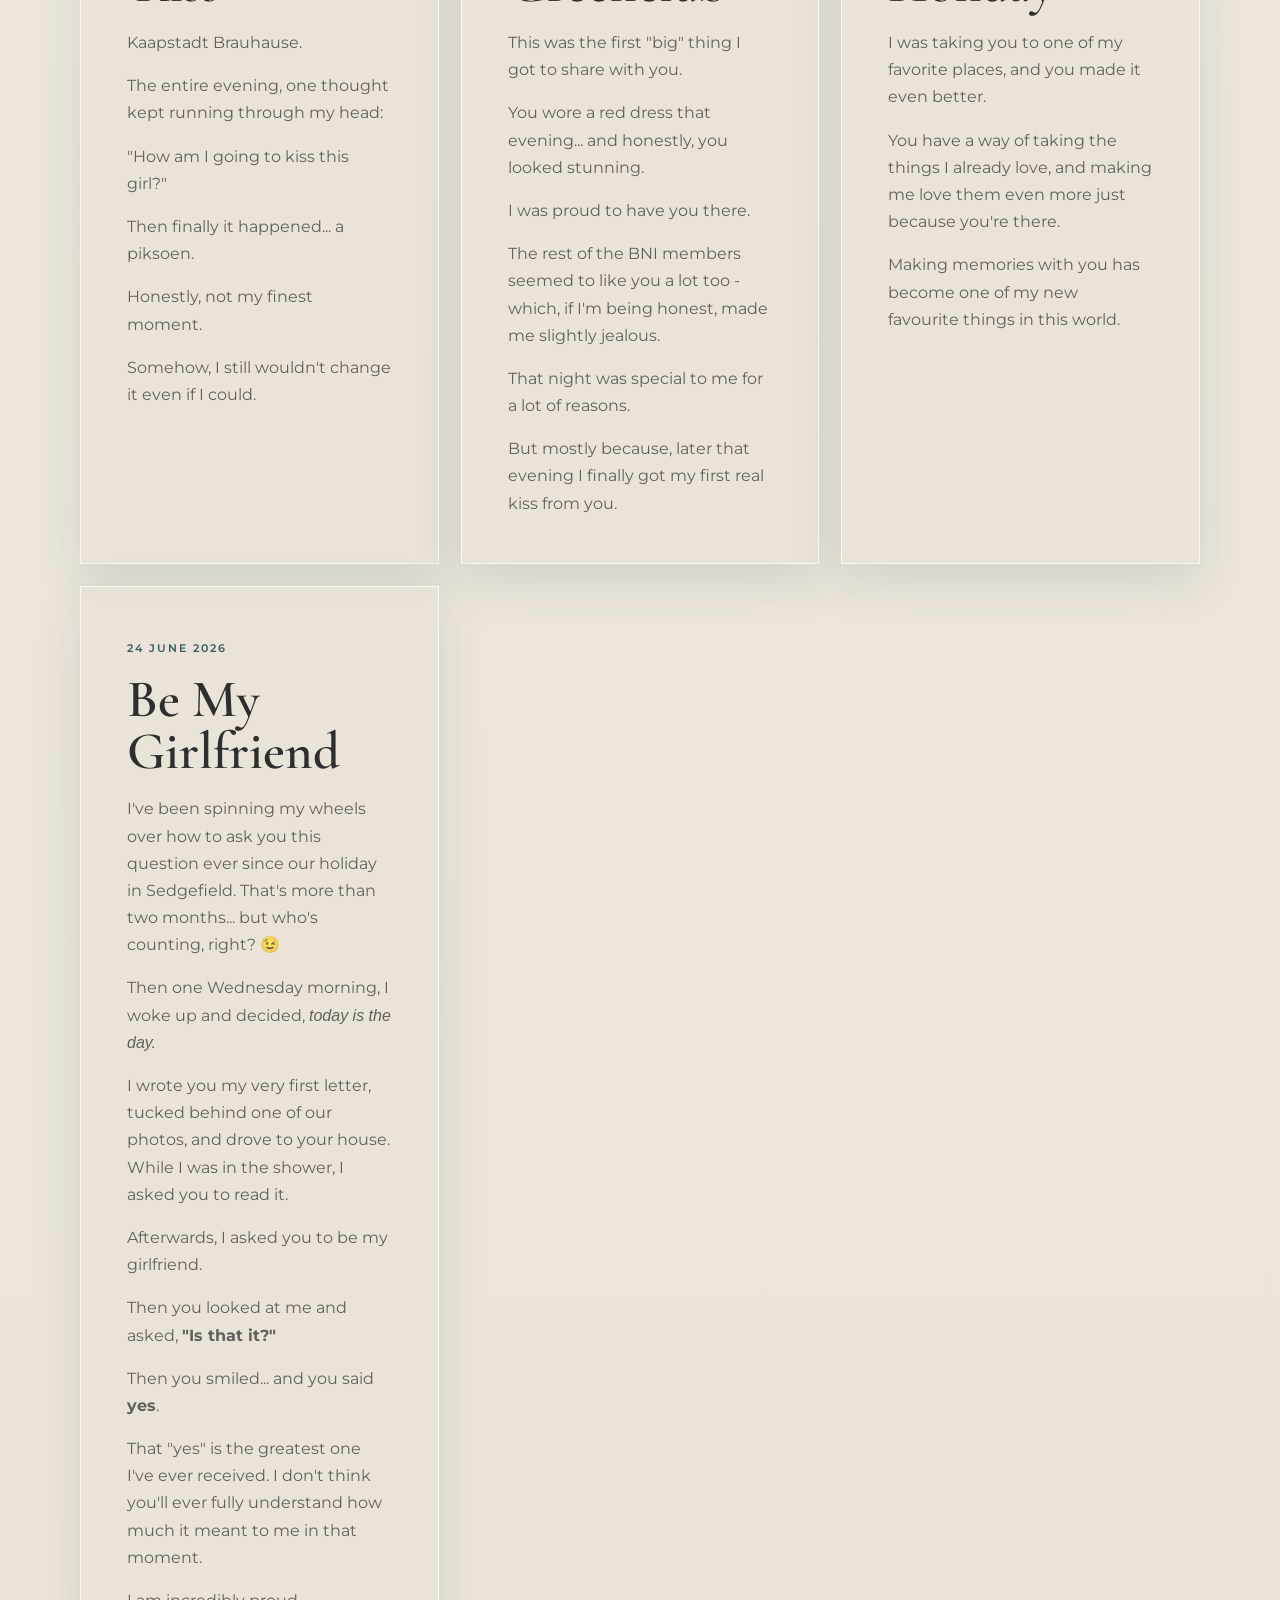
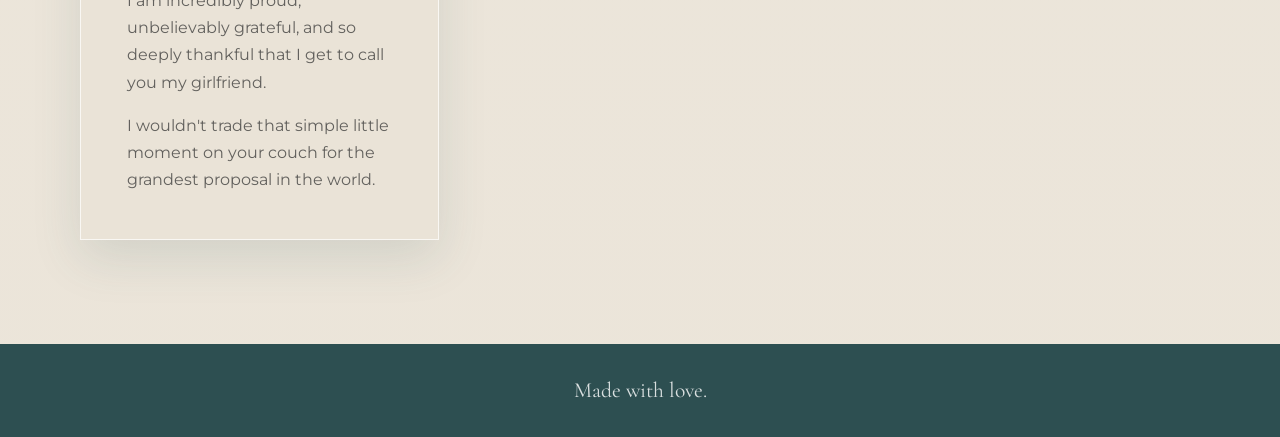
==== commit 950030da: "Edit the 7th card" ====
--- a/letters.html
+++ b/letters.html
@@ -175,10 +175,6 @@
               </p>
 
               <p>
-                You deserve every bit of effort, time, and thought I could put into this. I wanted it to be something truly special. This website was actually meant to be the big surprise leading up to the question... but I kind of ruined that plan. I was simply too excited to keep it a secret.
-              </p>
-
-              <p>
                 Then one Wednesday morning, I woke up and decided, <em>today is the day.</em>
               </p>
 
@@ -191,21 +187,9 @@
               </p>
 
               <p>
-                No grand stage. No rehearsed speech. No dramatic proposal.
-              </p>
-
-              <p>
-                Just the two of us, sitting together on your living room couch, and a heart that had been longing to call you mine.
-              </p>
-
-              <p>
                 Then you looked at me and asked, <strong>"Is that it?"</strong>
               </p>
-
-              <p>
-                For a split second, I genuinely thought I was never going to recover.
-              </p>
-
+                          
               <p>
                 Then you smiled... and you said <strong>yes</strong>.
               </p>
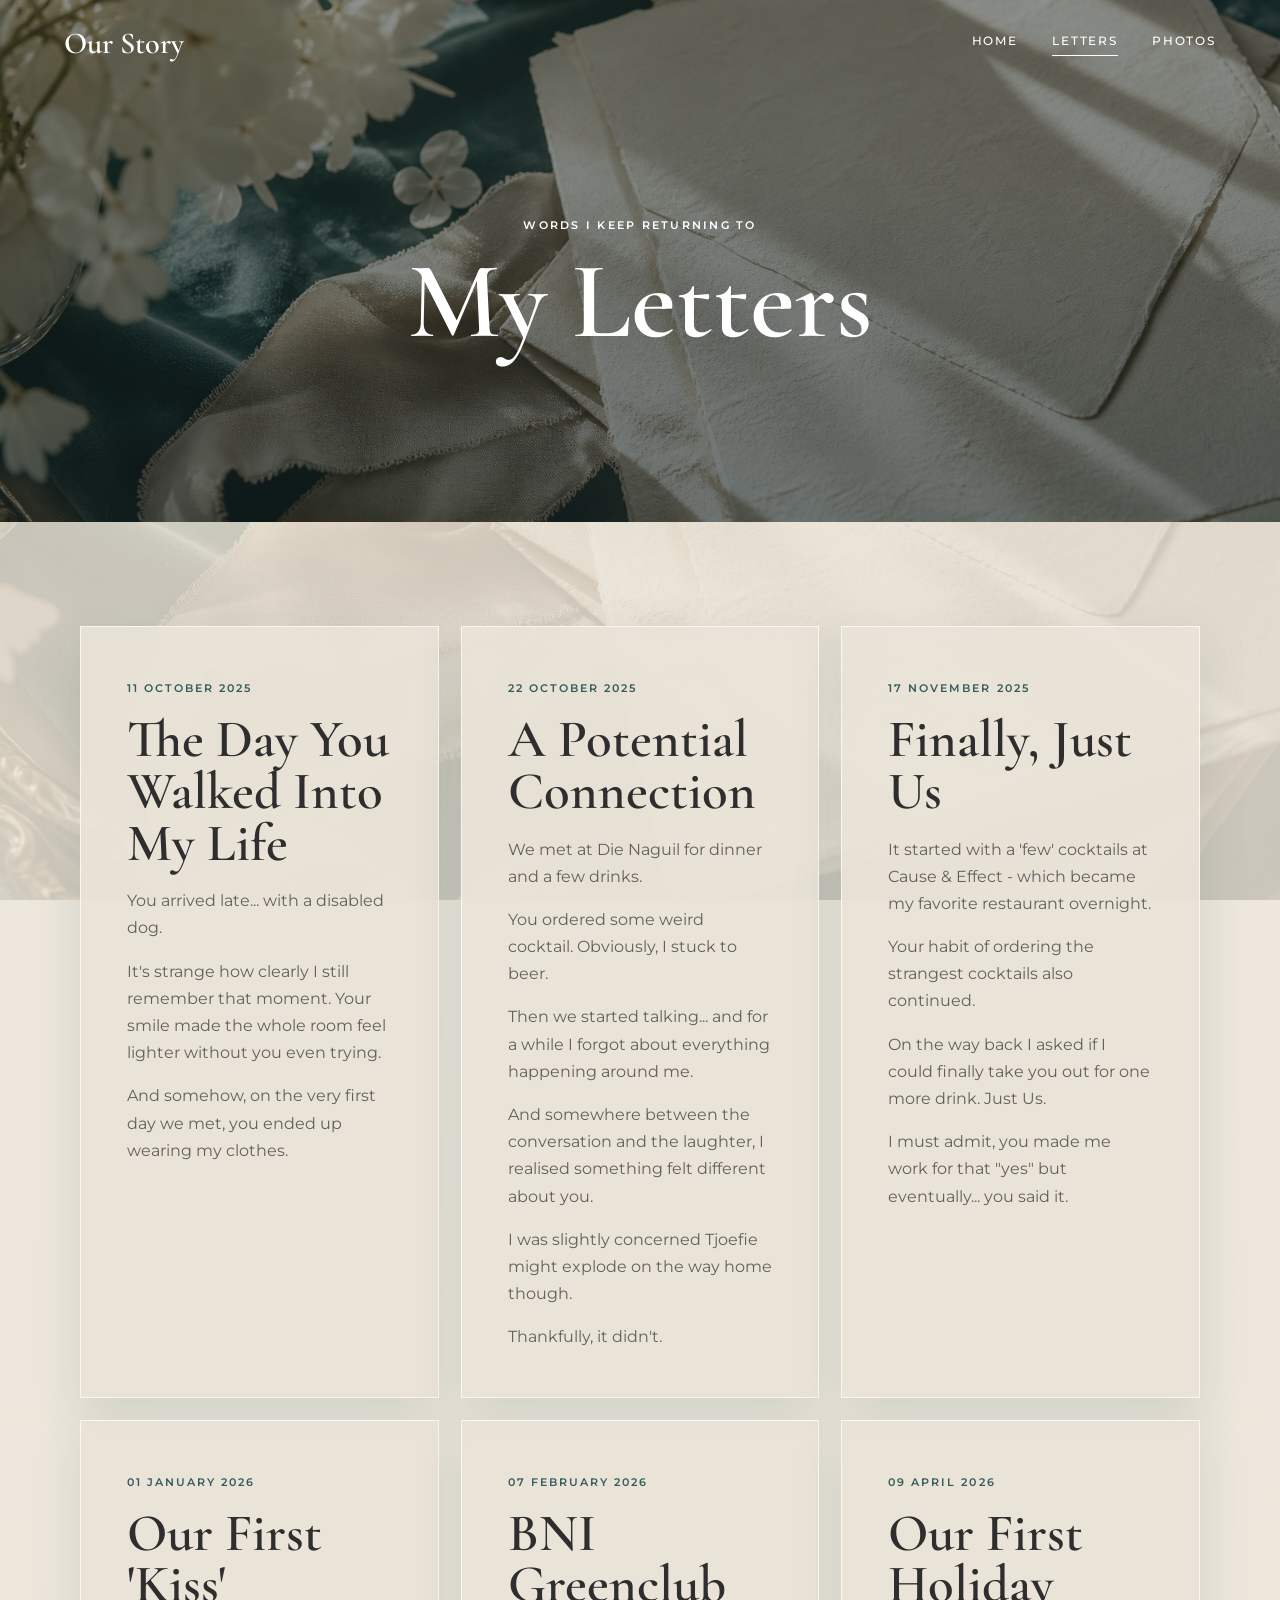
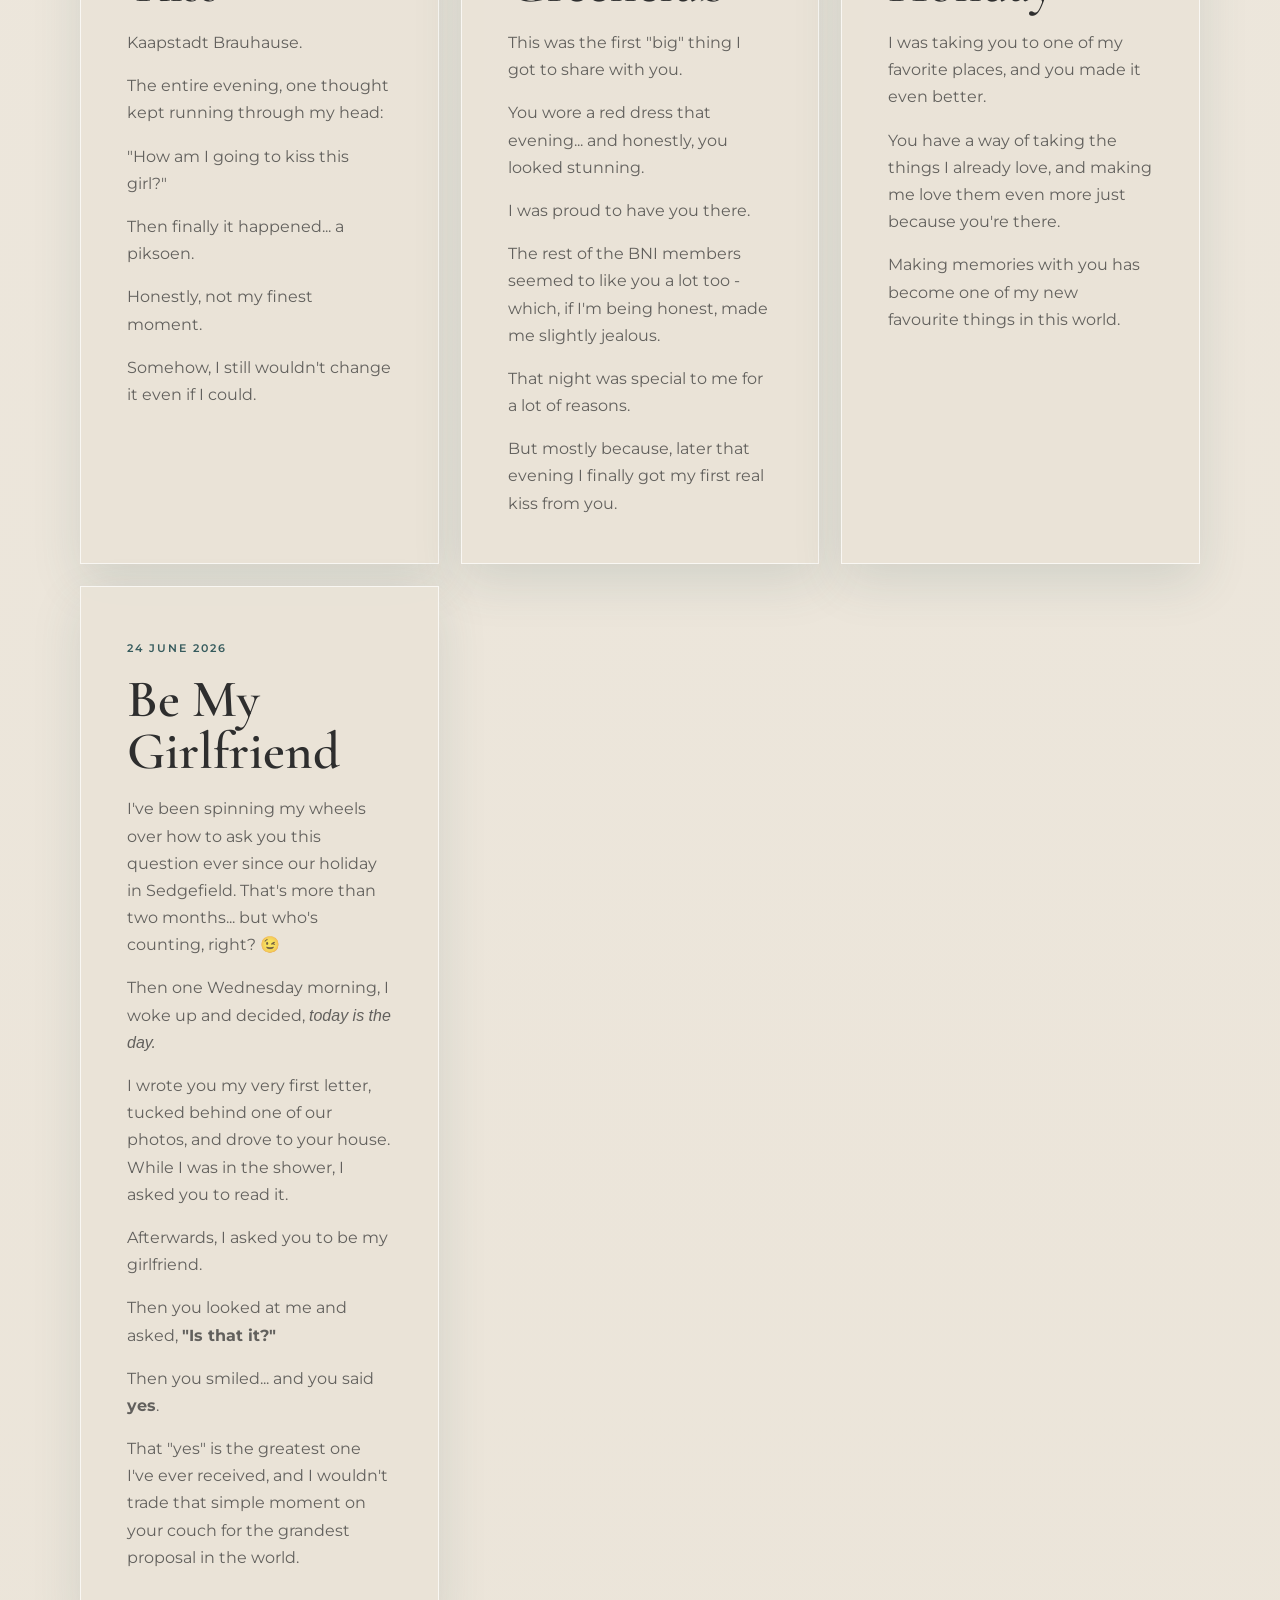
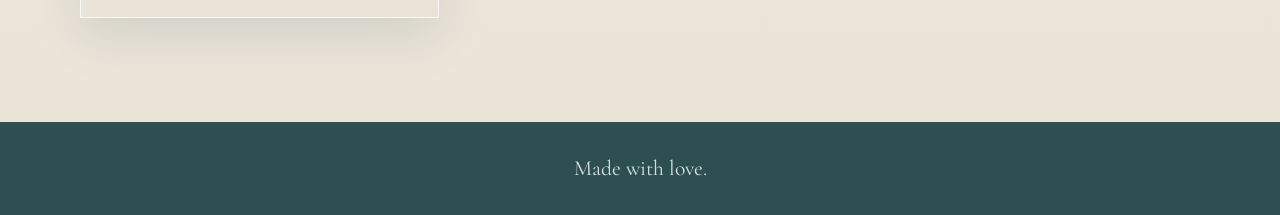
==== commit 4b0c1f51: "Refine emotional expression in letters.html" ====
--- a/letters.html
+++ b/letters.html
@@ -195,15 +195,7 @@
               </p>
 
               <p>
-                That "yes" is the greatest one I've ever received. I don't think you'll ever fully understand how much it meant to me in that moment.
-              </p>
-
-              <p>
-                I am incredibly proud, unbelievably grateful, and so deeply thankful that I get to call you my girlfriend.
-              </p>
-
-              <p>
-                I wouldn't trade that simple little moment on your couch for the grandest proposal in the world.
+                That "yes" is the greatest one I've ever received, and I wouldn't trade that simple moment on your couch for the grandest proposal in the world.
               </p>
             </article>
           </div>
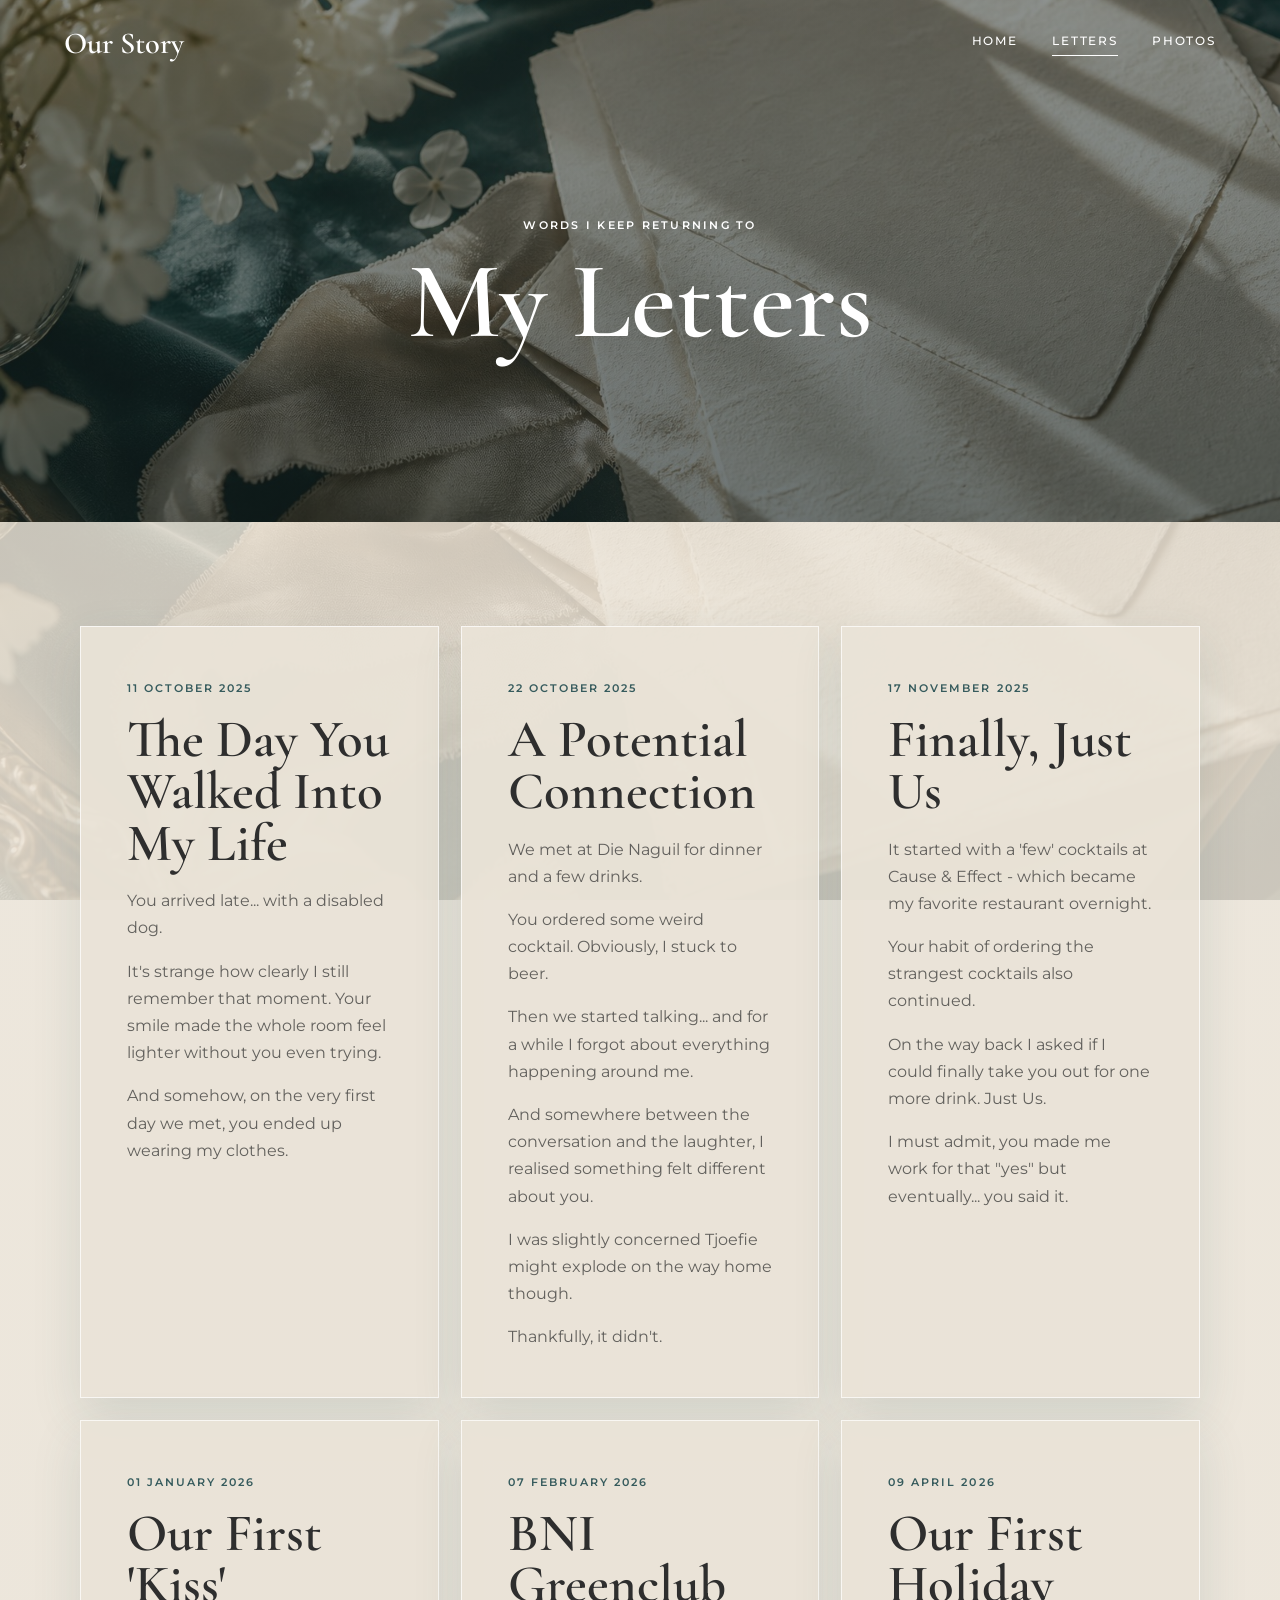
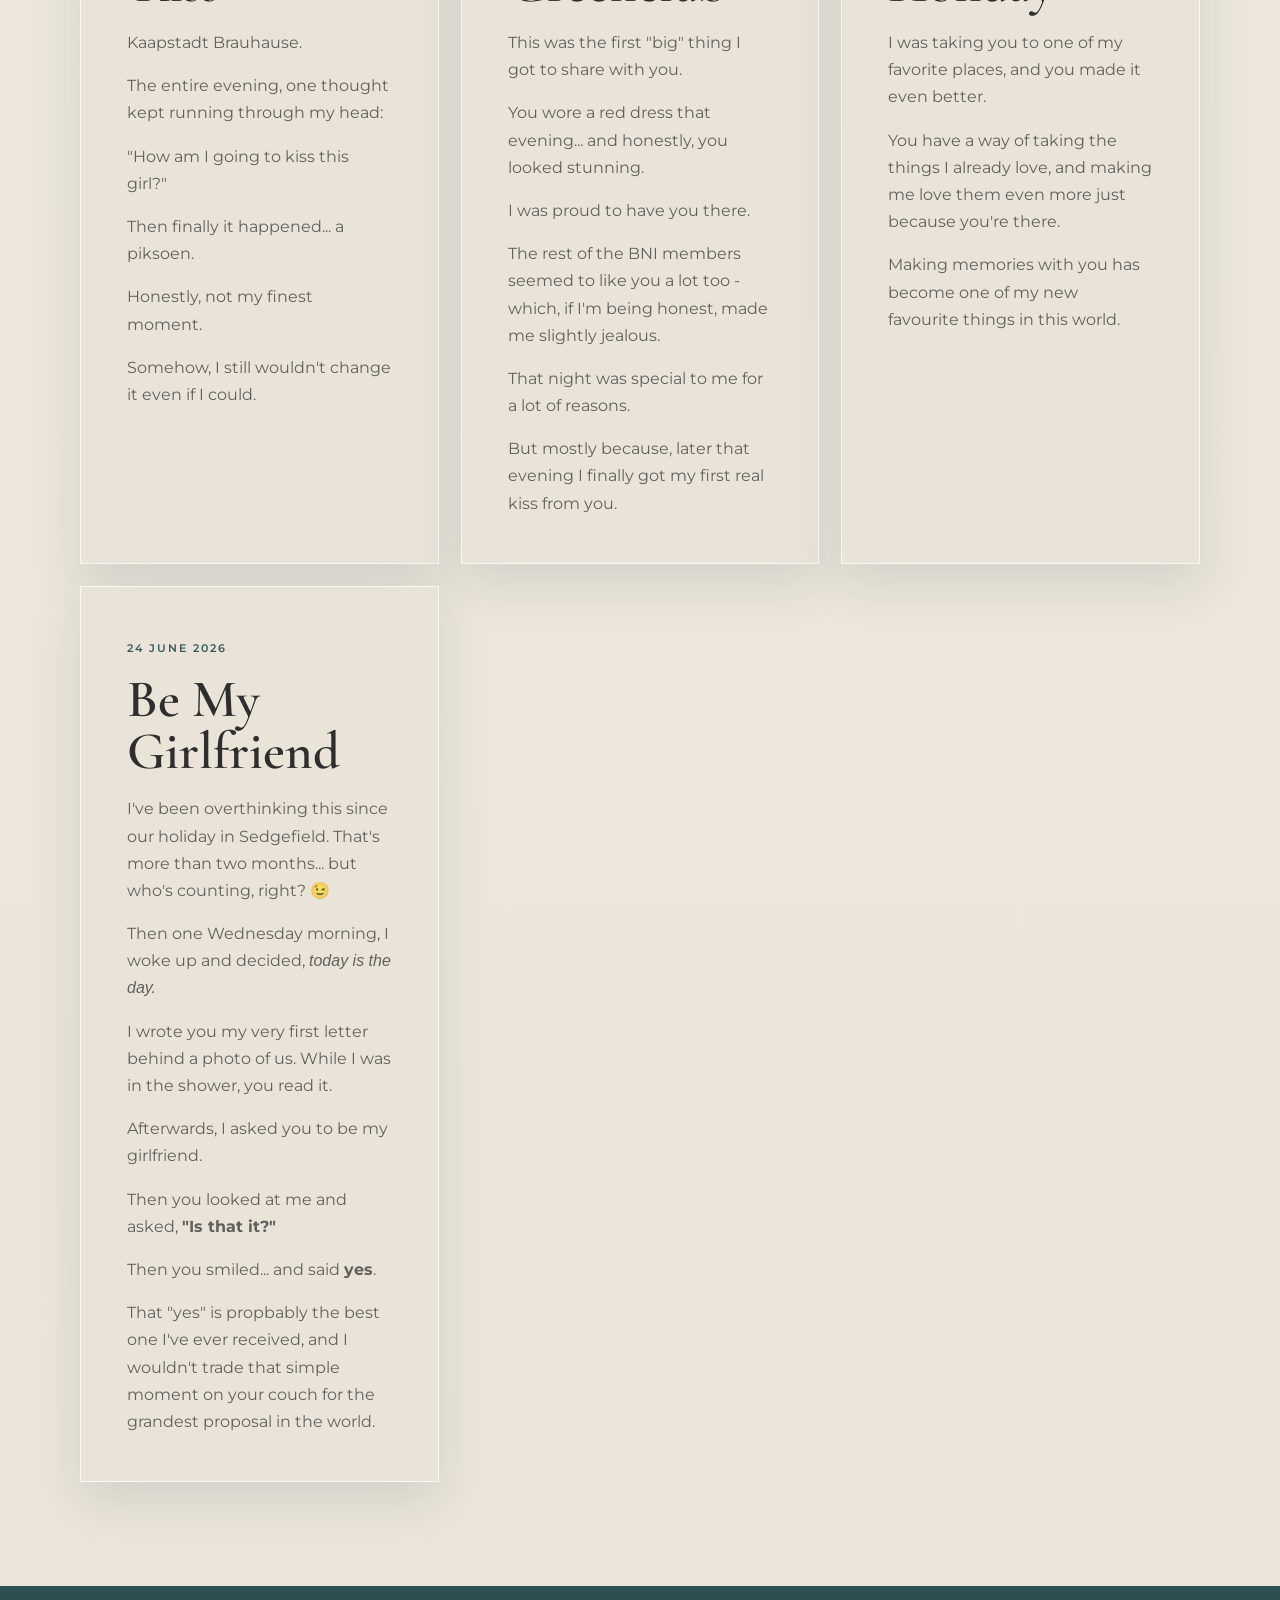
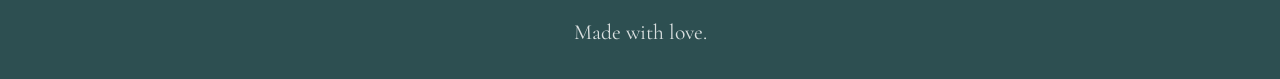
==== commit a9959536: "Refactor text in letters.html for clarity Rephrased sentences for clarity and improved flow." ====
--- a/letters.html
+++ b/letters.html
@@ -171,7 +171,7 @@
               <h2>Be My Girlfriend</h2>
 
               <p>
-                I've been spinning my wheels over how to ask you this question ever since our holiday in Sedgefield. That's more than two months... but who's counting, right? 😉
+                I've been overthinking this since our holiday in Sedgefield. That's more than two months... but who's counting, right? 😉
               </p>
 
               <p>
@@ -179,7 +179,7 @@
               </p>
 
               <p>
-                I wrote you my very first letter, tucked behind one of our photos, and drove to your house. While I was in the shower, I asked you to read it.
+                I wrote you my very first letter behind a photo of us. While I was in the shower, you read it.
               </p>
 
               <p>
@@ -191,11 +191,11 @@
               </p>
                           
               <p>
-                Then you smiled... and you said <strong>yes</strong>.
-              </p>
-
-              <p>
-                That "yes" is the greatest one I've ever received, and I wouldn't trade that simple moment on your couch for the grandest proposal in the world.
+                Then you smiled... and said <strong>yes</strong>.
+              </p>
+
+              <p>
+                That "yes" is propbably the best one I've ever received, and I wouldn't trade that simple moment on your couch for the grandest proposal in the world.
               </p>
             </article>
           </div>
